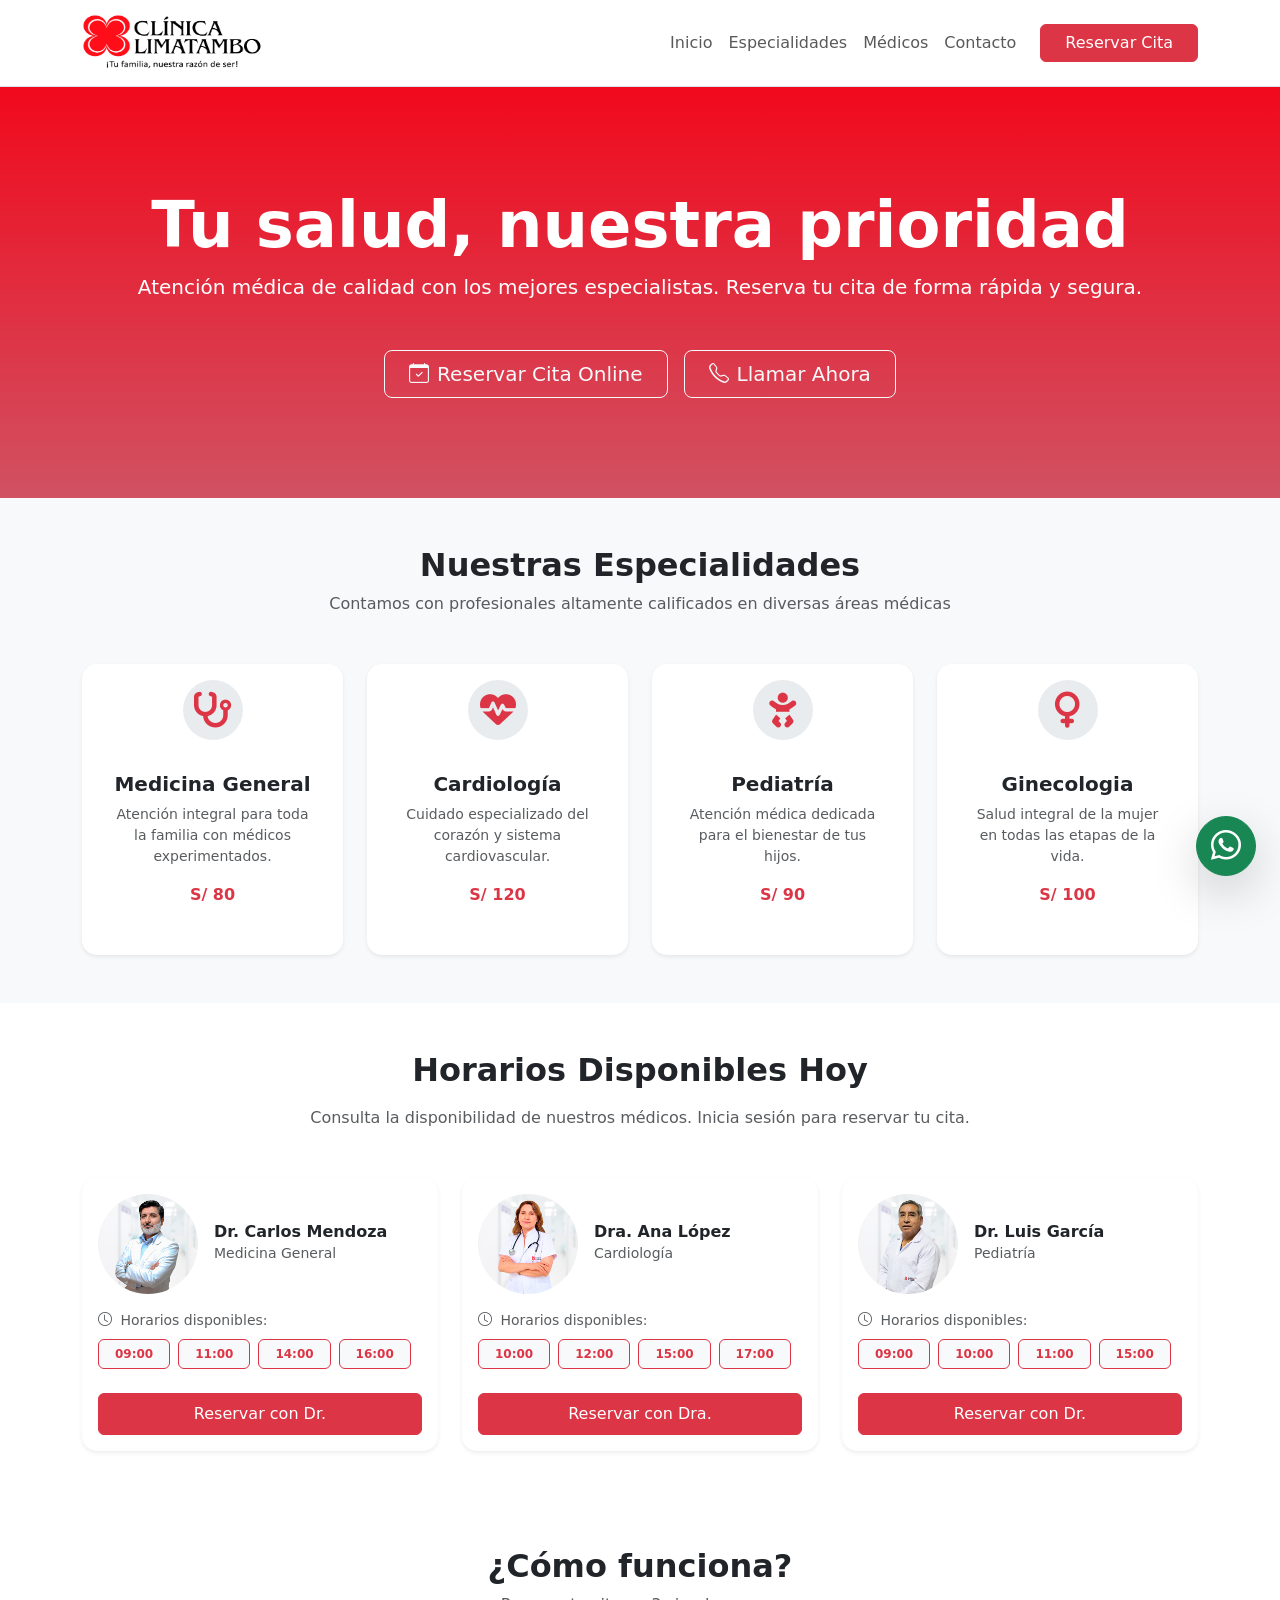
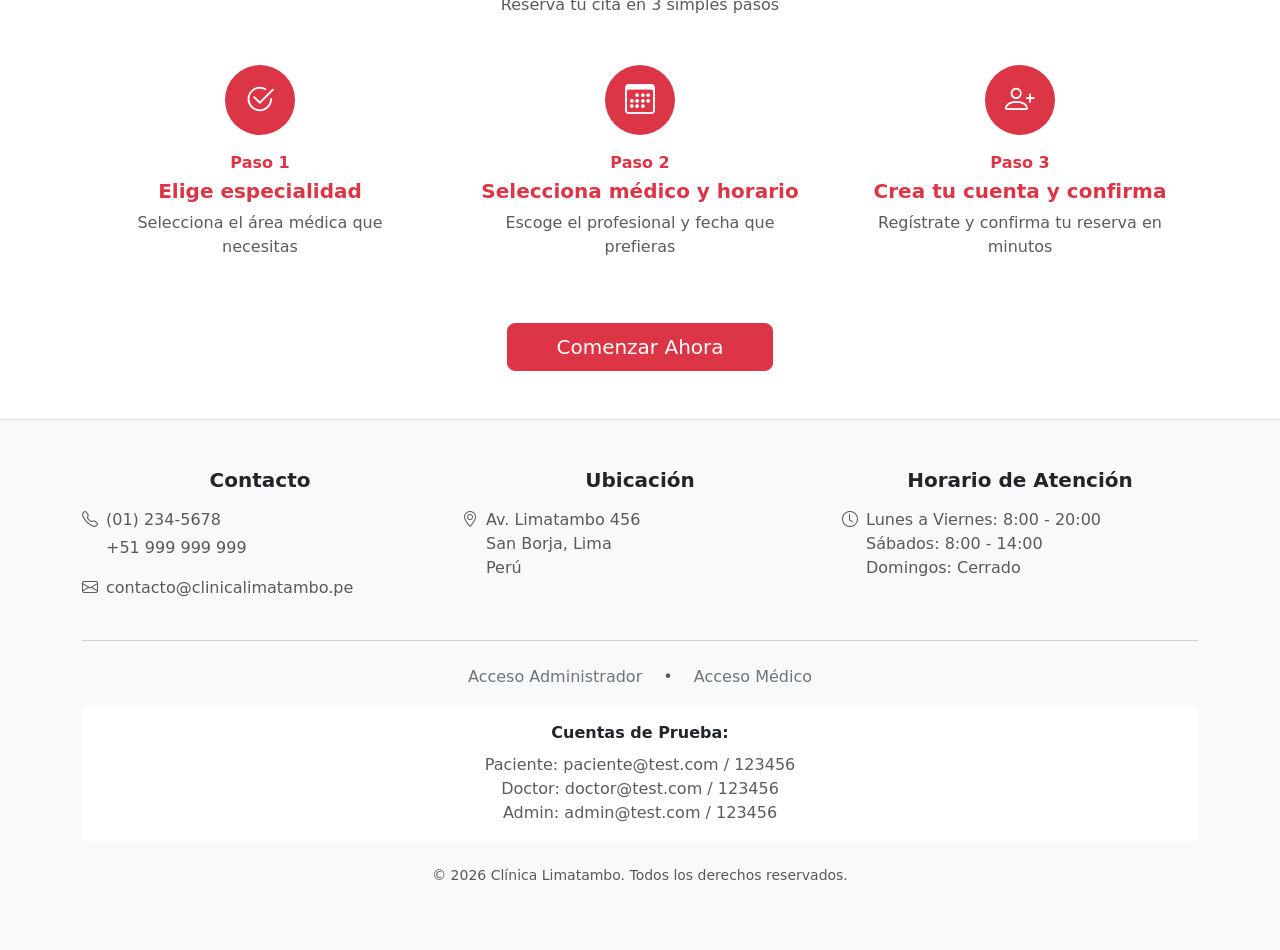
==== index.html @ 9582660f "Se realizo la parte del footer" ====
<!DOCTYPE html>
<html lang="es">
<head>
    <meta charset="UTF-8">
    <meta name="viewport" content="width=device-width, initial-scale=1.0">
    <title>Clínica Limatambo</title>
    <link rel="stylesheet" href="https://cdnjs.cloudflare.com/ajax/libs/font-awesome/6.5.1/css/all.min.css">
    <link href="https://cdn.jsdelivr.net/npm/bootstrap@5.3.0/dist/css/bootstrap.min.css" rel="stylesheet">
    <link rel="stylesheet" href="https://cdn.jsdelivr.net/npm/bootstrap-icons@1.11.0/font/bootstrap-icons.css">
    <style>
        .hero-section {
            background: linear-gradient(rgba(241, 5, 25, 0.986), rgba(187, 2, 26, 0.685));
            background-size: cover;
            color: white;
            padding: 100px 0;
        }
        .card-specialty {
            transition: transform 0.3s;
            border-radius: 15px;
        }
        .card-specialty:hover {
            transform: translateY(-10px);
        }
        .icon-circle {
            width: 60px;
            height: 60px;
            background-color: #e9ecef;
            border-radius: 50%;
            display: flex;
            align-items: center;
            justify-content: center;
            font-size: 24px;
            color: #0d6efd;
        }
        .icon-doctor{
            width: 100px;
            height: 100px;
            object-fit: cover;
        }
        .icon-circle-comofunciona{
            width: 70px;
            height: 70px;
            background-color: #dc3545;
            font-size: 30px;
            color: white;
        }
    </style>
</head>
<body>

<nav class="navbar navbar-expand-lg navbar-light bg-white border-bottom sticky-top">
    <div class="container">
        <a class="navbar-brand d-flex align-items-center" href="#">
            <img src="img/logo.png" alt="Logo Clinica Limatambo" width="180" height="60" class="me-2">
        </a>
        </Span>
        <button class="navbar-toggler" type="button" data-bs-toggle="collapse" data-bs-target="#navbarNav">
            <span class="navbar-toggler-icon"></span>
        </button>
        <div class="collapse navbar-collapse" id="navbarNav">
            <ul class="navbar-nav ms-auto align-items-center">
                <li class="nav-item"><a class="nav-link" href="#">Inicio</a></li>
                <li class="nav-item"><a class="nav-link" href="#">Especialidades</a></li>
                <li class="nav-item"><a class="nav-link" href="#">Médicos</a></li>
                <li class="nav-item"><a class="nav-link" href="#">Contacto</a></li>
                <li class="nav-item ms-lg-3">
                    <a class="btn btn-danger px-4" href="#">Reservar Cita</a>
                </li>
            </ul>
        </div>
    </div>
</nav>

<header class="hero-section text-center">
    <div class="container">
        <h1 class="display-3 fw-bold">Tu salud, nuestra prioridad</h1>
        <p class="lead mb-5">Atención médica de calidad con los mejores especialistas. Reserva tu cita de forma rápida y segura.</p>
        <div class="d-flex justify-content-center gap-3">
            <a href="#" class="btn btn-outline-light btn-lg px-4"><i class="bi bi-calendar-check me-2"></i>Reservar Cita Online</a>
            <a href="#" class="btn btn-outline-light btn-lg px-4"><i class="bi bi-telephone me-2"></i>Llamar Ahora</a>
        </div>
    </div>
</header>

<section class="py-5 bg-light">
    <div class="container text-center">
        <h2 class="fw-bold">Nuestras Especialidades</h2>
        <p class="text-muted mb-5">Contamos con profesionales altamente calificados en diversas áreas médicas</p>
        
        <div class="row g-4">
            <div class="col-md-3">
                <div class="card h-100 border-0 shadow-sm card-specialty p-3">
                    <div class="icon-circle mb-3 mx-auto"><i class="fa-solid fa-stethoscope fa-xl text-danger"></i></div>
                    <div class="card-body">
                        <h5 class="card-title fw-bold">Medicina General</h5>
                        <p class="card-text text-muted small">Atención integral para toda la familia con médicos experimentados.</p>
                        <p class="text-danger fw-bold">S/ 80</p>
                    </div>
                </div>
            </div>
            <div class="col-md-3">
                <div class="card h-100 border-0 shadow-sm card-specialty p-3">
                    <div class="icon-circle mb-3 mx-auto"><i class="fa-solid fa-heart-pulse fa-xl text-danger"></i></div>
                    <div class="card-body">
                        <h5 class="card-title fw-bold">Cardiología</h5>
                        <p class="card-text text-muted small">Cuidado especializado del corazón y sistema cardiovascular.</p>
                        <p class="text-danger fw-bold">S/ 120</p>
                    </div>
                </div>
            </div>
            <div class="col-md-3">
                <div class="card h-100 border-0 shadow-sm card-specialty p-3">
                    <div class="icon-circle mb-3 mx-auto"><i class="fa-solid fa-baby fa-xl text-danger"></i></div>
                    <div class="card-body">
                        <h5 class="card-title fw-bold">Pediatría</h5>
                        <p class="card-text text-muted small">Atención médica dedicada para el bienestar de tus hijos.</p>
                        <p class="text-danger fw-bold">S/ 90</p>
                    </div>
                </div>
            </div>
            <div class="col-md-3">
                <div class="card h-100 border-0 shadow-sm card-specialty p-3">
                    <div class="icon-circle mb-3 mx-auto"><i class="fa-solid fa-venus fa-xl text-danger"></i></div>
                    <div class="card-body">
                        <h5 class="card-title fw-bold">Ginecologia</h5>
                        <p class="card-text text-muted small">Salud integral de la mujer en todas las etapas de la vida.</p>
                        <p class="text-danger fw-bold">S/ 100</p>
                    </div>
                </div>
            </div>
            
        </div>
    </div>
</section>
<section class="py-5">
    <div class="container text-center">
        <h2 class="fw-bold mb-3 text-block">Horarios Disponibles Hoy</h2>
        <p class="text-muted mb-5">Consulta la disponibilidad de nuestros médicos. Inicia sesión para reservar tu cita.</p>

        <div class="row g-4">
            <div class="col-md-4">
                <div class="card h-100 border-0 shadow-sm p-3" style="border-radius: 15px;">
                    <div class="d-flex align-items-center mb-3">
                        <img src="img/dr carlos mendoza.jpg" class="rounded-circle me-3 icon-doctor" alt="Dr. Carlos">
                        <div class="text-start">
                            <h6 class="fw-bold mb-0 text-block">Dr. Carlos Mendoza</h6>
                            <small class="text-muted">Medicina General</small>
                        </div>
                    </div>
                    
                    <p class="text-start small text-muted mb-2"><i class="bi bi-clock me-1"></i> Horarios disponibles:</p>
                    
                    <div class="d-flex flex-wrap gap-2 mb-4">
                        <span class="badge border border-danger text-danger bg-light px-3 py-2">09:00</span>
                        <span class="badge border border-danger text-danger bg-light px-3 py-2">11:00</span>
                        <span class="badge border border-danger text-danger bg-light px-3 py-2">14:00</span>
                        <span class="badge border border-danger text-danger bg-light px-3 py-2">16:00</span>
                    </div>
                    
                    <button class="btn btn-primary w-100 py-2 btn-danger">Reservar con Dr.</button>
                </div>
            </div>

            <div class="col-md-4">
                <div class="card h-100 border-0 shadow-sm p-3" style="border-radius: 15px;">
                    <div class="d-flex align-items-center mb-3">
                        <img src="img/dr ana lopez.jpg" class="rounded-circle me-3 icon-doctor" alt="Dra. Ana">
                        <div class="text-start">
                            <h6 class="fw-bold mb-0 text-block">Dra. Ana López</h6>
                            <small class="text-muted">Cardiología</small>
                        </div>
                    </div>
                    <p class="text-start small text-muted mb-2"><i class="bi bi-clock me-1"></i> Horarios disponibles:</p>
                    <div class="d-flex flex-wrap gap-2 mb-4">
                        <span class="badge border border-danger text-danger bg-light px-3 py-2">10:00</span>
                        <span class="badge border border-danger text-danger bg-light px-3 py-2">12:00</span>
                        <span class="badge border border-danger text-danger bg-light px-3 py-2">15:00</span>
                        <span class="badge border border-danger text-danger bg-light px-3 py-2">17:00</span>
                    </div>
                    <button class="btn btn-primary w-100 py-2 btn-danger">Reservar con Dra.</button>
                </div>
            </div>

            <div class="col-md-4">
                <div class="card h-100 border-0 shadow-sm p-3" style="border-radius: 15px;">
                    <div class="d-flex align-items-center mb-3">
                        <img src="img/dr luis garcia.jpg" class="rounded-circle me-3 icon-doctor" alt="Dr. Luis">
                        <div class="text-start">
                            <h6 class="fw-bold mb-0 text-block">Dr. Luis García</h6>
                            <small class="text-muted">Pediatría</small>
                        </div>
                    </div>
                    <p class="text-start small text-muted mb-2"><i class="bi bi-clock me-1"></i> Horarios disponibles:</p>
                    <div class="d-flex flex-wrap gap-2 mb-4">
                        <span class="badge border border-danger text-danger bg-light px-3 py-2">09:00</span>
                        <span class="badge border border-danger text-danger bg-light px-3 py-2">10:00</span>
                        <span class="badge border border-danger text-danger bg-light px-3 py-2">11:00</span>
                        <span class="badge border border-danger text-danger bg-light px-3 py-2">15:00</span>
                    </div>
                    <button class="btn btn-primary w-100 py-2 btn-danger">Reservar con Dr.</button>
                </div>
            </div>
        </div>
    </div>
</section>
<section class="py-5 bg-white">
    <div class="container text-center">
        <h2 class="fw-bold mb-2 text-block">¿Cómo funciona?</h2>
        <p class="text-muted mb-5">Reserva tu cita en 3 simples pasos</p>

        <div class="row g-4 mb-5">
            <div class="col-md-4">
                <div class="d-flex flex-column align-items-center">
                    <div class="rounded-circle d-flex align-items-center justify-content-center mb-3 icon-circle-comofunciona">
                        <i class="bi bi-check2-circle"></i>
                    </div>
                    <p class="text-danger fw-bold mb-1">Paso 1</p>
                    <h5 class="fw-bold text-danger">Elige especialidad</h5>
                    <p class="text-muted px-4">Selecciona el área médica que necesitas</p>
                </div>
            </div>

            <div class="col-md-4">
                <div class="d-flex flex-column align-items-center">
                    <div class="rounded-circle d-flex align-items-center justify-content-center mb-3 icon-circle-comofunciona">
                        <i class="bi bi-calendar3"></i>
                    </div>
                    <p class="text-danger fw-bold mb-1">Paso 2</p>
                    <h5 class="fw-bold text-danger">Selecciona médico y horario</h5>
                    <p class="text-muted px-4">Escoge el profesional y fecha que prefieras</p>
                </div>
            </div>

            <div class="col-md-4">
                <div class="d-flex flex-column align-items-center">
                    <div class="rounded-circle d-flex align-items-center justify-content-center mb-3 icon-circle-comofunciona">
                        <i class="bi bi-person-plus"></i>
                    </div>
                    <p class="text-danger fw-bold mb-1" >Paso 3</p>
                    <h5 class="fw-bold text-danger">Crea tu cuenta y confirma</h5>
                    <p class="text-muted px-4">Regístrate y confirma tu reserva en minutos</p>
                </div>
            </div>
        </div>

        <button class="btn btn-danger btn-lg px-5">
            Comenzar Ahora
        </button>
    </div>
</section>
<footer class="py-5 bg-light border-top">
    <div class="container">
        <div class="row text-start mb-4">
            <div class="col-md-4">
                <h5 class="fw-bold mb-3 text-center">Contacto</h5>
                <p class="text-muted mb-1"><i class="bi bi-telephone me-2"></i>(01) 234-5678</p>
                <p class="text-muted mb-3"><span class="ms-4">+51 999 999 999</span></p>
                <p class="text-muted"><i class="bi bi-envelope me-2"></i>contacto@clinicalimatambo.pe</p>
            </div>

            <div class="col-md-4">
                <h5 class="fw-bold mb-3 text-center">Ubicación</h5>
                <p class="text-muted d-flex">
                    <i class="bi bi-geo-alt me-2"></i>
                    <span>Av. Limatambo 456<br>San Borja, Lima<br>Perú</span>
                </p>
            </div>

            <div class="col-md-4">
                <h5 class="fw-bold mb-3 text-center">Horario de Atención</h5>
                <p class="text-muted d-flex">
                    <i class="bi bi-clock me-2"></i>
                    <span>
                        Lunes a Viernes: 8:00 - 20:00<br>
                        Sábados: 8:00 - 14:00<br>
                        Domingos: Cerrado
                    </span>
                </p>
            </div>
        </div>

        <hr class="text-muted opacity-25">

        <div class="text-center mt-4">
            <div class="mb-3">
                <a href="#" class="text-decoration-none me-3 text-secondary">Acceso Administrador</a>
                <span class="text-muted">•</span>
                <a href="#" class="text-decoration-none ms-3 text-secondary">Acceso Médico</a>
            </div>

            <div class="bg-white p-3 rounded mx-auto mb-4">
                <p class="fw-bold mb-2">Cuentas de Prueba:</p>
                <div class="text-muted">
                    Paciente: paciente@test.com / 123456<br>
                    Doctor: doctor@test.com / 123456<br>
                    Admin: admin@test.com / 123456
                </div>
            </div>

            <p class="text-muted small">© 2026 Clínica Limatambo. Todos los derechos reservados.</p>
        </div>
    </div>
</footer>

<a href="#" class="position-fixed bottom-0 end-0 m-4 btn btn-success rounded-circle shadow-lg" style="width: 60px; height: 60px; display: flex; align-items: center; justify-content: center; font-size: 30px;">
    <i class="bi bi-whatsapp"></i>
</a>

<script src="https://cdn.jsdelivr.net/npm/bootstrap@5.3.0/dist/js/bootstrap.bundle.min.js"></script>
</body>
</html>
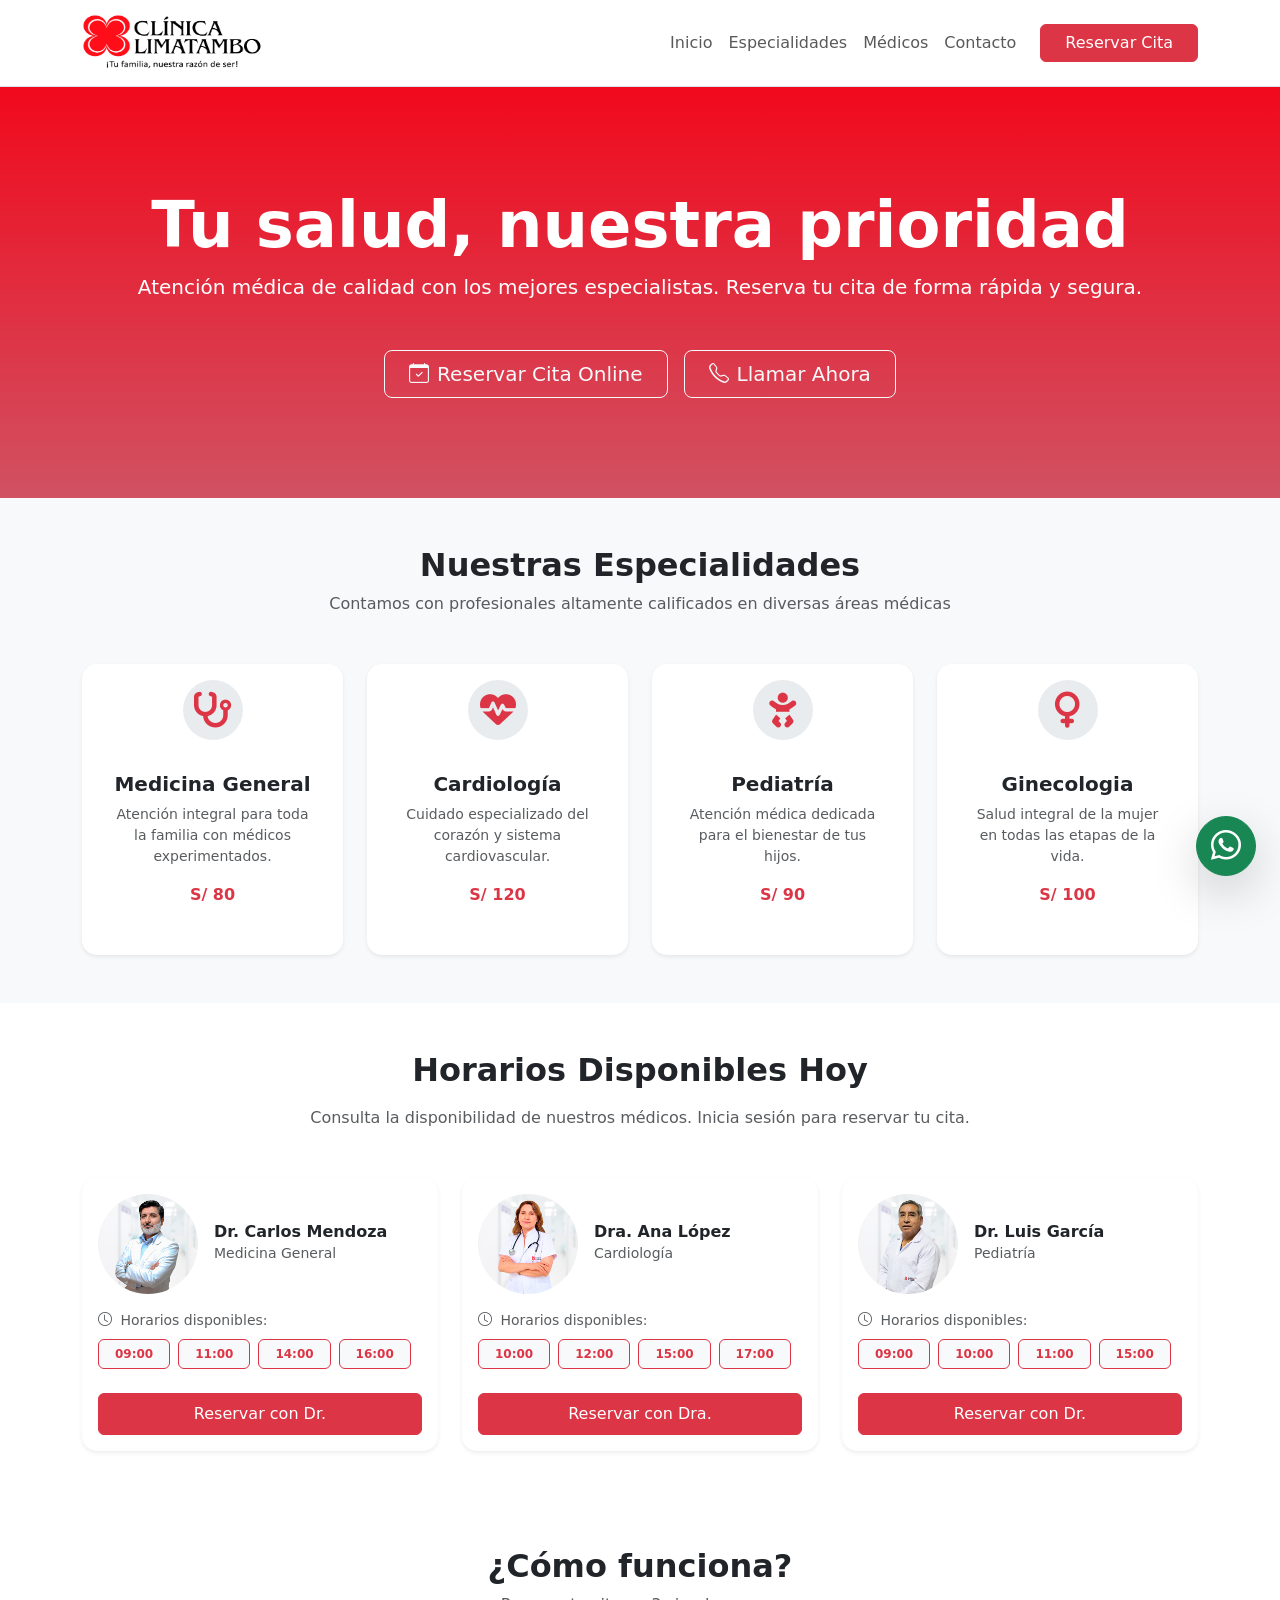
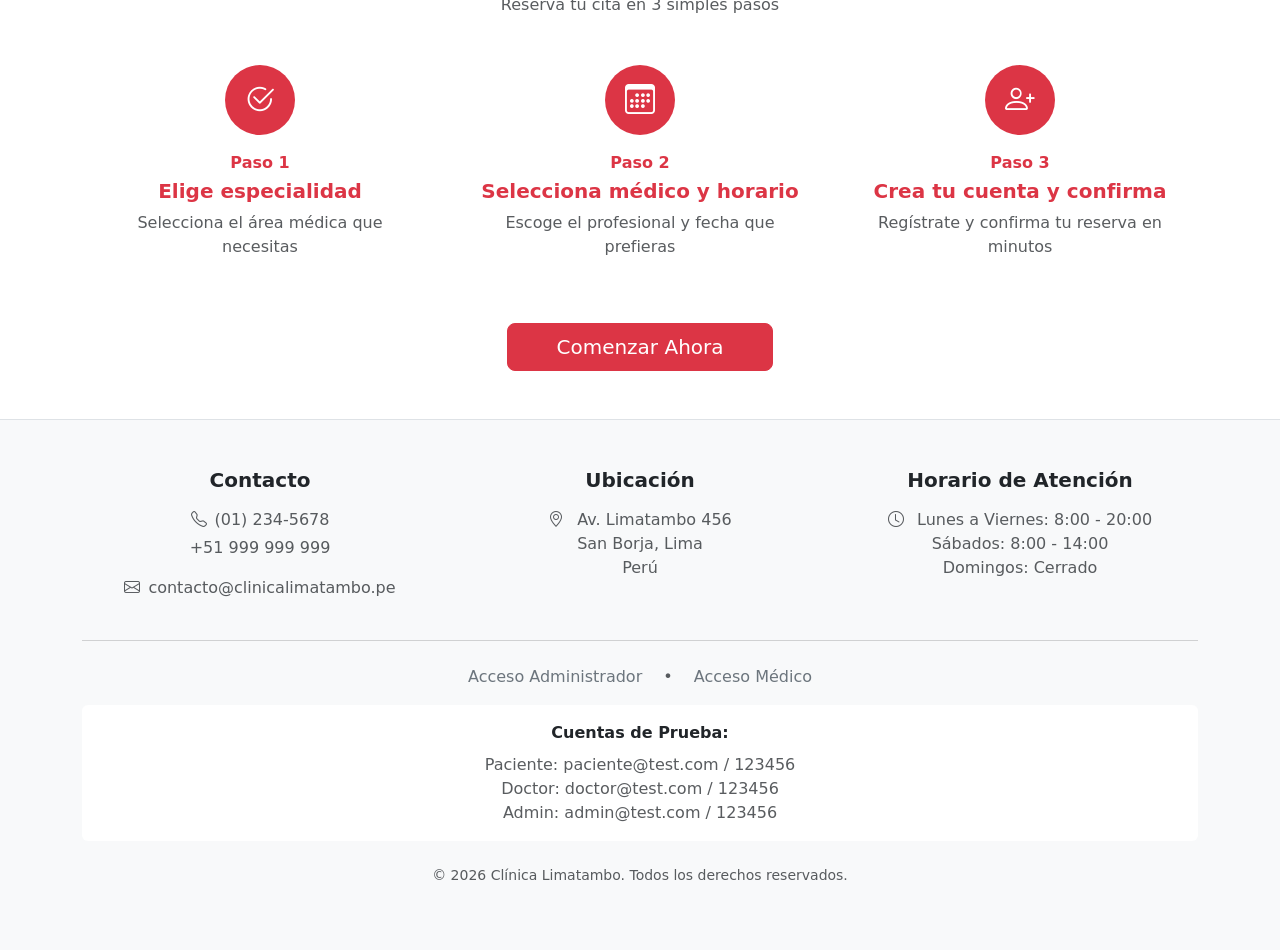
==== commit d5855acd: "Se mejoro el footer poniendo al centro la informacion" ====
--- a/index.html
+++ b/index.html
@@ -250,25 +250,26 @@
 </section>
 <footer class="py-5 bg-light border-top">
     <div class="container">
-        <div class="row text-start mb-4">
-            <div class="col-md-4">
-                <h5 class="fw-bold mb-3 text-center">Contacto</h5>
+        <div class="row text-center mb-4">
+            
+            <div class="col-md-4 mb-4 mb-md-0">
+                <h5 class="fw-bold mb-3">Contacto</h5>
                 <p class="text-muted mb-1"><i class="bi bi-telephone me-2"></i>(01) 234-5678</p>
-                <p class="text-muted mb-3"><span class="ms-4">+51 999 999 999</span></p>
+                <p class="text-muted mb-3"><span>+51 999 999 999</span></p>
                 <p class="text-muted"><i class="bi bi-envelope me-2"></i>contacto@clinicalimatambo.pe</p>
             </div>
 
-            <div class="col-md-4">
-                <h5 class="fw-bold mb-3 text-center">Ubicación</h5>
-                <p class="text-muted d-flex">
+            <div class="col-md-4 mb-4 mb-md-0">
+                <h5 class="fw-bold mb-3">Ubicación</h5>
+                <p class="text-muted">
                     <i class="bi bi-geo-alt me-2"></i>
                     <span>Av. Limatambo 456<br>San Borja, Lima<br>Perú</span>
                 </p>
             </div>
 
             <div class="col-md-4">
-                <h5 class="fw-bold mb-3 text-center">Horario de Atención</h5>
-                <p class="text-muted d-flex">
+                <h5 class="fw-bold mb-3">Horario de Atención</h5>
+                <p class="text-muted">
                     <i class="bi bi-clock me-2"></i>
                     <span>
                         Lunes a Viernes: 8:00 - 20:00<br>
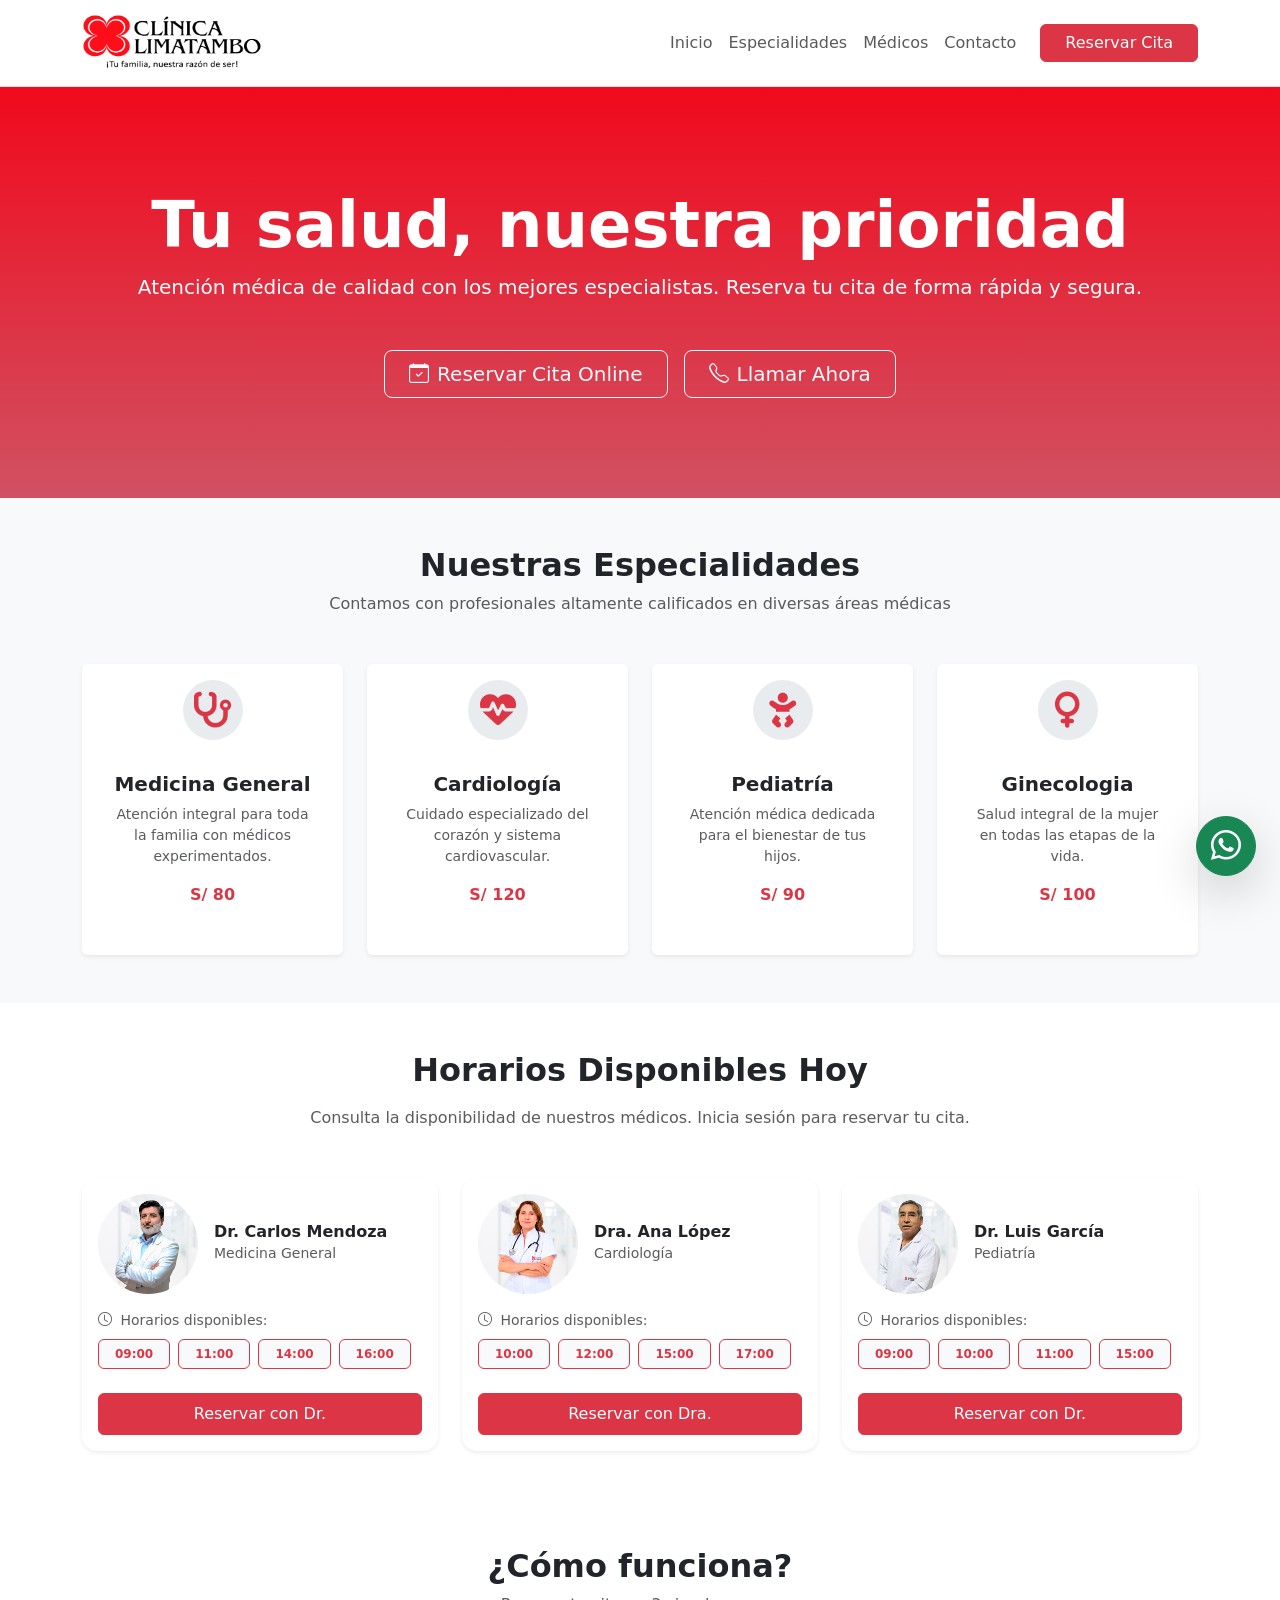
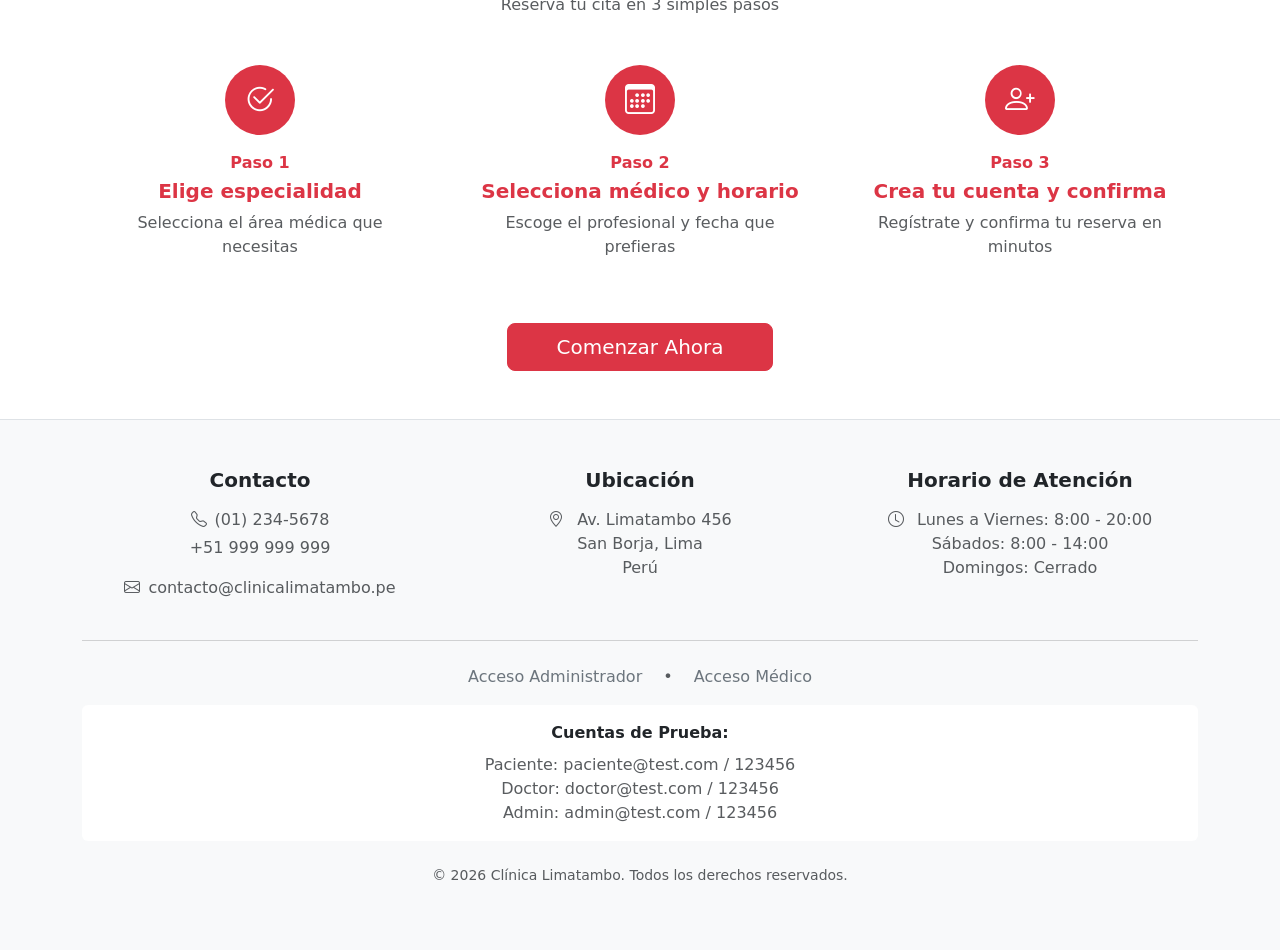
==== commit 23df22fd: "Se agrego el favicon y se movio los estilos al styles.css" ====
--- a/index.html
+++ b/index.html
@@ -4,48 +4,13 @@
     <meta charset="UTF-8">
     <meta name="viewport" content="width=device-width, initial-scale=1.0">
     <title>Clínica Limatambo</title>
+    <link rel="stylesheet" href="css/styles.css">
+    <link rel="icon" href="img/favicon.ico">
     <link rel="stylesheet" href="https://cdnjs.cloudflare.com/ajax/libs/font-awesome/6.5.1/css/all.min.css">
     <link href="https://cdn.jsdelivr.net/npm/bootstrap@5.3.0/dist/css/bootstrap.min.css" rel="stylesheet">
     <link rel="stylesheet" href="https://cdn.jsdelivr.net/npm/bootstrap-icons@1.11.0/font/bootstrap-icons.css">
-    <style>
-        .hero-section {
-            background: linear-gradient(rgba(241, 5, 25, 0.986), rgba(187, 2, 26, 0.685));
-            background-size: cover;
-            color: white;
-            padding: 100px 0;
-        }
-        .card-specialty {
-            transition: transform 0.3s;
-            border-radius: 15px;
-        }
-        .card-specialty:hover {
-            transform: translateY(-10px);
-        }
-        .icon-circle {
-            width: 60px;
-            height: 60px;
-            background-color: #e9ecef;
-            border-radius: 50%;
-            display: flex;
-            align-items: center;
-            justify-content: center;
-            font-size: 24px;
-            color: #0d6efd;
-        }
-        .icon-doctor{
-            width: 100px;
-            height: 100px;
-            object-fit: cover;
-        }
-        .icon-circle-comofunciona{
-            width: 70px;
-            height: 70px;
-            background-color: #dc3545;
-            font-size: 30px;
-            color: white;
-        }
-    </style>
 </head>
+
 <body>
 
 <nav class="navbar navbar-expand-lg navbar-light bg-white border-bottom sticky-top">
@@ -76,7 +41,7 @@
         <h1 class="display-3 fw-bold">Tu salud, nuestra prioridad</h1>
         <p class="lead mb-5">Atención médica de calidad con los mejores especialistas. Reserva tu cita de forma rápida y segura.</p>
         <div class="d-flex justify-content-center gap-3">
-            <a href="#" class="btn btn-outline-light btn-lg px-4"><i class="bi bi-calendar-check me-2"></i>Reservar Cita Online</a>
+            <a href="#" class="btn btn-outline-light btn-lg px-4" data-bs-toggle="modal" data-bs-target="#modalRegistro"><i class="bi bi-calendar-check me-2"></i>Reservar Cita Online</a>
             <a href="#" class="btn btn-outline-light btn-lg px-4"><i class="bi bi-telephone me-2"></i>Llamar Ahora</a>
         </div>
     </div>
@@ -157,7 +122,7 @@
                         <span class="badge border border-danger text-danger bg-light px-3 py-2">16:00</span>
                     </div>
                     
-                    <button class="btn btn-primary w-100 py-2 btn-danger">Reservar con Dr.</button>
+                    <button class="btn btn-primary w-100 py-2 btn-danger" data-bs-toggle="modal" data-bs-target="#modalRegistro">Reservar con Dr.</button>
                 </div>
             </div>
 
@@ -177,7 +142,7 @@
                         <span class="badge border border-danger text-danger bg-light px-3 py-2">15:00</span>
                         <span class="badge border border-danger text-danger bg-light px-3 py-2">17:00</span>
                     </div>
-                    <button class="btn btn-primary w-100 py-2 btn-danger">Reservar con Dra.</button>
+                    <button class="btn btn-primary w-100 py-2 btn-danger"data-bs-toggle="modal" data-bs-target="#modalRegistro">Reservar con Dra.</button>
                 </div>
             </div>
 
@@ -197,7 +162,7 @@
                         <span class="badge border border-danger text-danger bg-light px-3 py-2">11:00</span>
                         <span class="badge border border-danger text-danger bg-light px-3 py-2">15:00</span>
                     </div>
-                    <button class="btn btn-primary w-100 py-2 btn-danger">Reservar con Dr.</button>
+                    <button class="btn btn-primary w-100 py-2 btn-danger" data-bs-toggle="modal" data-bs-target="#modalRegistro">Reservar con Dr.</button>
                 </div>
             </div>
         </div>
@@ -243,9 +208,7 @@
             </div>
         </div>
 
-        <button class="btn btn-danger btn-lg px-5">
-            Comenzar Ahora
-        </button>
+        <button class="btn btn-danger btn-lg px-5" data-bs-toggle="modal" data-bs-target="#modalRegistro">Comenzar Ahora</button>
     </div>
 </section>
 <footer class="py-5 bg-light border-top">
@@ -307,6 +270,60 @@
     <i class="bi bi-whatsapp"></i>
 </a>
 
+<div class="modal fade" id="modalRegistro" tabindex="-1" aria-hidden="true">
+    <div class="modal-dialog modal-dialog-centered">
+        <div class="modal-content border-0 shadow-lg" style="border-radius: 20px;">
+            
+            <div class="modal-header border-0 pt-4 px-4">
+                <h5 class="modal-title fw-bold">Crea tu cuenta para continuar</h5>
+                <button type="button" class="btn-close" data-bs-dismiss="modal" aria-label="Close"></button>
+            </div>
+
+            <div class="modal-body p-4">
+                <form>
+                    <div class="mb-3">
+                        <label class="form-label fw-bold small text-muted">Nombre Completo</label>
+                        <input type="text" class="form-control bg-light border-0 py-2" placeholder="Ej: María González López">
+                    </div>
+
+                    <div class="mb-3">
+                        <label class="form-label fw-bold small text-muted">DNI</label>
+                        <input type="text" class="form-control bg-light border-0 py-2" placeholder="12345678">
+                    </div>
+
+                    <div class="mb-3">
+                        <label class="form-label fw-bold small text-muted">Teléfono</label>
+                        <input type="tel" class="form-control bg-light border-0 py-2" placeholder="+51 999 999 999">
+                    </div>
+
+                    <div class="mb-3">
+                        <label class="form-label fw-bold small text-muted">Correo Electrónico</label>
+                        <input type="email" class="form-control bg-light border-0 py-2" placeholder="tu@email.com">
+                    </div>
+
+                    <div class="mb-3">
+                        <label class="form-label fw-bold small text-muted">Fecha de Nacimiento</label>
+                        <input type="date" class="form-control bg-light border-0 py-2">
+                    </div>
+
+                    <div class="mb-4">
+                        <label class="form-label fw-bold small text-muted">Contraseña</label>
+                        <input type="password" class="form-control bg-light border-0 py-2" placeholder="Mínimo 6 caracteres">
+                    </div>
+
+                    <button type="submit" class="btn btn-danger w-100 py-3 fw-bold">
+                        Crear cuenta y continuar
+                    </button>
+                </form>
+            </div>
+
+            <div class="modal-footer border-0 justify-content-center pb-4">
+                <a href="#" class="text-decoration-none small text-danger">Ya tengo cuenta — Iniciar sesión</a>
+            </div>
+        </div>
+    </div>
+</div>
+
 <script src="https://cdn.jsdelivr.net/npm/bootstrap@5.3.0/dist/js/bootstrap.bundle.min.js"></script>
 </body>
 </html>
--- a/css/styles.css
+++ b/css/styles.css
@@ -0,0 +1,36 @@
+.hero-section {
+            background: linear-gradient(rgba(241, 5, 25, 0.986), rgba(187, 2, 26, 0.685));
+            background-size: cover;
+            color: white;
+            padding: 100px 0;
+        }
+        .card-specialty {
+            transition: transform 0.3s;
+            border-radius: 15px;
+        }
+        .card-specialty:hover {
+            transform: translateY(-10px);
+        }
+        .icon-circle {
+            width: 60px;
+            height: 60px;
+            background-color: #e9ecef;
+            border-radius: 50%;
+            display: flex;
+            align-items: center;
+            justify-content: center;
+            font-size: 24px;
+            color: #0d6efd;
+        }
+        .icon-doctor{
+            width: 100px;
+            height: 100px;
+            object-fit: cover;
+        }
+        .icon-circle-comofunciona{
+            width: 70px;
+            height: 70px;
+            background-color: #dc3545;
+            font-size: 30px;
+            color: white;
+        }
